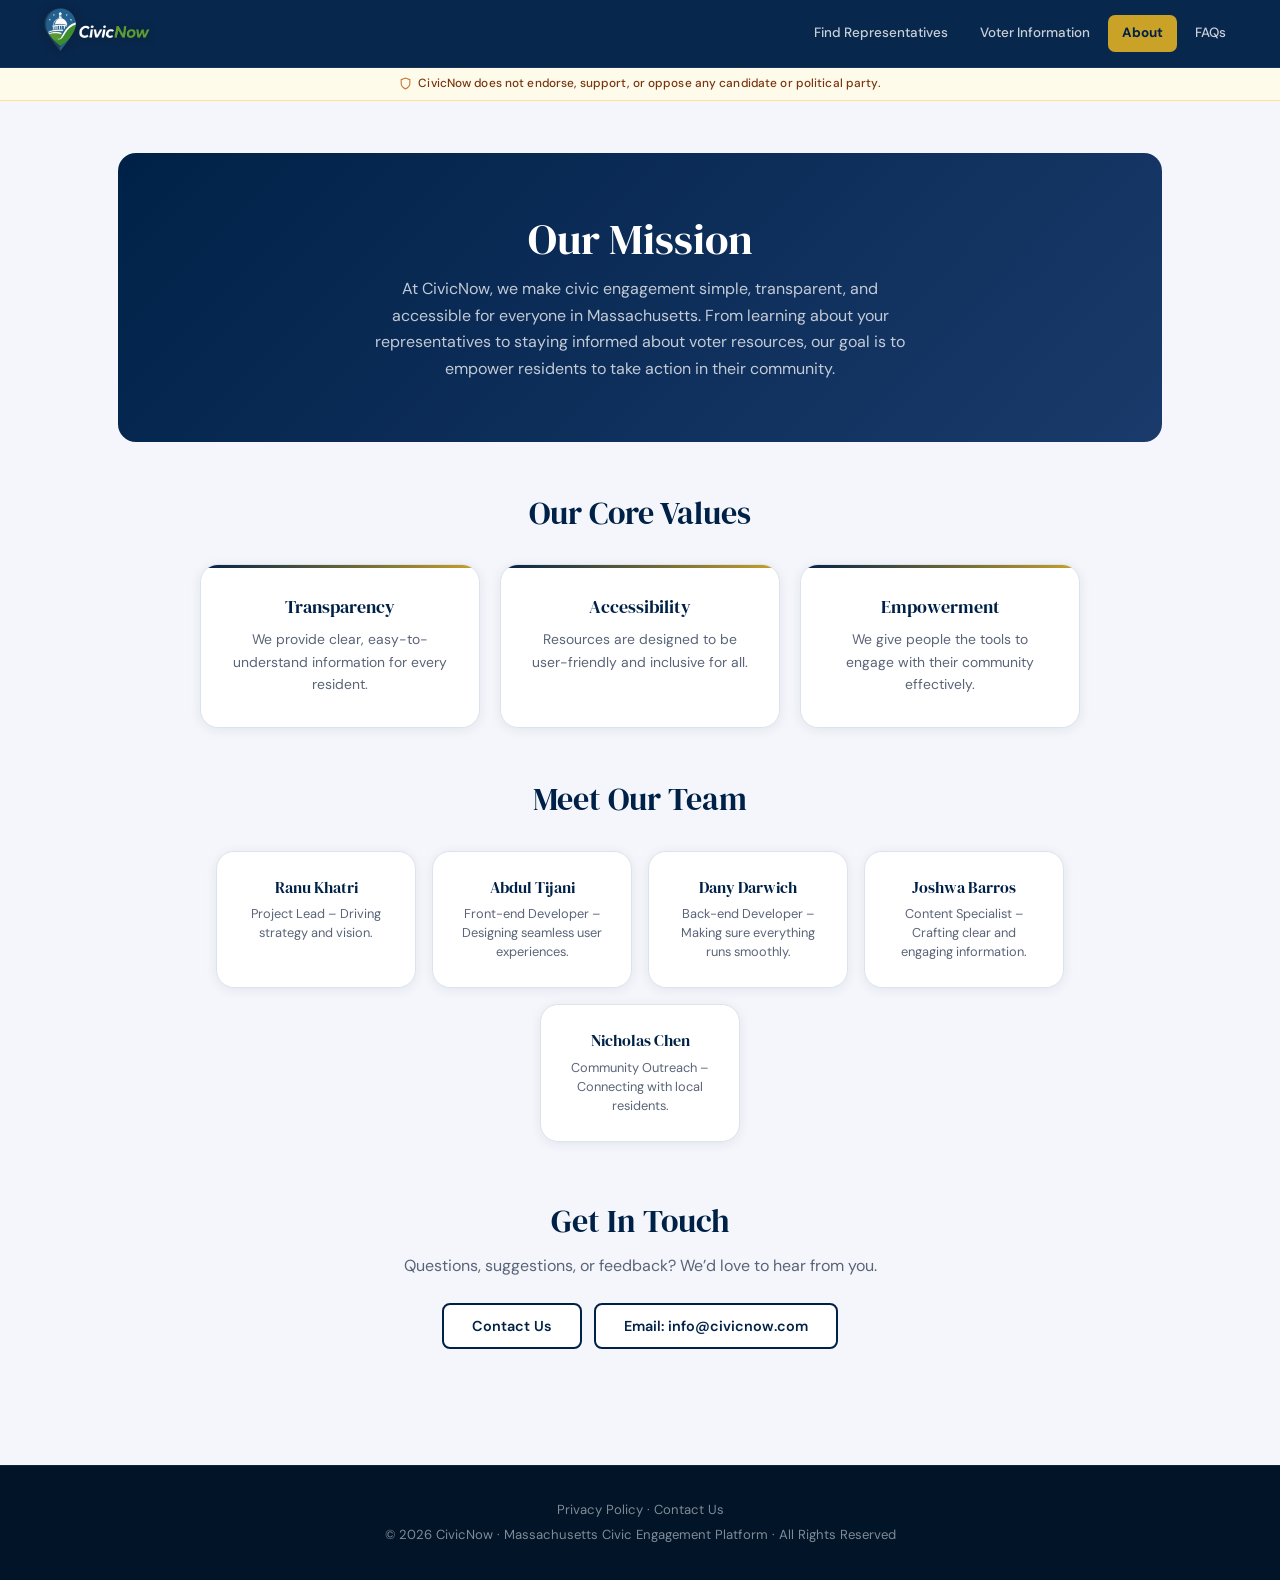
==== About.html @ e12d1ab1 "Update About.html" ====
<!DOCTYPE html>
<html lang="en">

<head>

<meta charset="UTF-8">
<meta name="viewport" content="width=device-width, initial-scale=1.0">

<title>CivicNow</title>

<link rel="preconnect" href="https://fonts.googleapis.com">
<link rel="preconnect" href="https://fonts.gstatic.com" crossorigin>

<link href="https://fonts.googleapis.com/css2?family=DM+Sans:wght@400;500;600;700&family=DM+Serif+Display&display=swap" rel="stylesheet" />

  <link rel="icon" type="image/x-icon" href="favicon.ico" />
  <link rel="icon" type="image/png" sizes="32x32" href="favicon-32.png" />
  <link rel="icon" type="image/png" sizes="16x16" href="favicon-16.png" />
  <link rel="apple-touch-icon" sizes="64x64" href="favicon-64.png" />
  <link rel="stylesheet" href="style.css">

</head>

<body>


<!-- HEADER -->

<header>

<div class="header-container">

<a href="index.html"><div class="logo"><img src="image_3cb4edda.png" alt="CivicNow" class="logo-img" /></div>
</a>

<!--Navigation-->
<nav class="main-nav">

<a href="FindReps.html">
<div class="nav-box">Find Representatives</div>
</a>

<a href="VoterInfo.html">
<div class="nav-box">Voter Information</div>
</a>

<a href="About.html" class="active">
<div class="nav-box">About</div>
</a>

<a href="FAQs.html">
<div class="nav-box">FAQs</div>
</a>
</nav>

</div>

</header>

<!-- NEUTRALITY BANNER -->
<div class="neutrality">
<svg width="13" height="13" fill="none" stroke="currentColor" stroke-width="2" viewBox="0 0 24 24">
<path d="M12 22s8-4 8-10V5l-8-3-8 3v7c0 6 8 10 8 10z"/>
</svg>
CivicNow does not endorse, support, or oppose any candidate or political party.
</div>


<!-- MAIN -->

<main class="container">

<!-- HERO SECTION -->

   <!-- Mission Section -->
  <section class="hero">
    <h1>Our Mission</h1>
    <p>At CivicNow, we make civic engagement simple, transparent, and accessible for everyone in Massachusetts. From learning about your representatives to staying informed about voter resources, our goal is to empower residents to take action in their community.</p>
  </section>

  <!-- Values Section -->
  <section class="values-section">
    <h2>Our Core Values</h2>
    <div class="values-grid">
      <div class="value-card">
        <h3>Transparency</h3>
        <p>We provide clear, easy-to-understand information for every resident.</p>
      </div>
      <div class="value-card">
        <h3>Accessibility</h3>
        <p>Resources are designed to be user-friendly and inclusive for all.</p>
      </div>
      <div class="value-card">
        <h3>Empowerment</h3>
        <p>We give people the tools to engage with their community effectively.</p>
      </div>
    </div>
  </section>

  <!-- Team Section -->
  <section class="team-section">
    <h2>Meet Our Team</h2>
    <div class="team-grid">
      <div class="team-member">
        <h3>Ranu Khatri</h3>
        <p>Project Lead – Driving strategy and vision.</p>
      </div>
      <div class="team-member">
        <h3>Abdul Tijani</h3>
        <p>Front-end Developer – Designing seamless user experiences.</p>
      </div>
      <div class="team-member">
        <h3>Dany Darwich</h3>
        <p>Back-end Developer – Making sure everything runs smoothly.</p>
      </div>
      <div class="team-member">
        <h3>Joshwa Barros</h3>
        <p>Content Specialist – Crafting clear and engaging information.</p>
      </div>
      <div class="team-member">
        <h3>Nicholas Chen</h3>
        <p>Community Outreach – Connecting with local residents.</p>
      </div>
    </div>
  </section>

  <!-- Contact Section -->
  <section class="contact-section">
    <h2>Get In Touch</h2>
    <p>Questions, suggestions, or feedback? We’d love to hear from you.</p>
    <div class="contact-buttons"> <button class="contact-btn">Contact Us</button> <button class="contact-btn" onclick="window.location.href='mailto:info@civicnow.com'">Email: info@civicnow.com</button> </div> </section>

</main>

<!-- FOOTER -->

<footer>
  <p><a href="#">Privacy Policy</a> · <a href="mailto:info@civicnow.com">Contact Us</a></p>
  <p>© 2026 CivicNow · Massachusetts Civic Engagement Platform · All Rights Reserved</p>
</footer>

<!-- BACK TO TOP -->
<button class="back-to-top" id="backToTop" onclick="window.scrollTo({top:0,behavior:'smooth'})" aria-label="Back to top">
  <svg width="18" height="18" viewBox="0 0 24 24" fill="none" stroke="currentColor" stroke-width="2.5"><polyline points="18 15 12 9 6 15"/></svg>
</button>
<script>
window.addEventListener('scroll', function() {
  var b = document.getElementById('backToTop');
  if (b) b.classList.toggle('back-to-top--visible', window.scrollY > 400);
});
</script>

</body>
</html>
---- style.css ----
/* ══════════════════════════════════════════
   CIVICNOW GLOBAL STYLESHEET v2
   Font: DM Serif Display (headings) + DM Sans (body)
   Palette: Navy #002147 · Green #3a7d44 · Gold #C9A227
══════════════════════════════════════════ */

@import url('https://fonts.googleapis.com/css2?family=DM+Sans:ital,opsz,wght@0,9..40,400;0,9..40,500;0,9..40,600;0,9..40,700;1,9..40,400&family=DM+Serif+Display:ital@0;1&display=swap');

:root {
  --navy:       #002147;
  --navy-mid:   #0a3260;
  --navy-lt:    #0d4080;
  --green:      #3a7d44;
  --green-lt:   #4e9e5a;
  --gold:       #C9A227;
  --gold-lt:    #e8c23a;
  --gold-dim:   rgba(201,162,39,.15);
  --bg:         #f4f6fb;
  --bg-alt:     #eef1f7;
  --white:      #ffffff;
  --border:     #dde3ed;
  --border-lt:  #eceff6;
  --muted:      #5a6478;
  --text:       #1a1a2e;
  --radius:     12px;
  --radius-lg:  18px;
  --shadow:     0 2px 12px rgba(0,33,71,.08);
  --shadow-md:  0 4px 20px rgba(0,33,71,.12);
  --shadow-lg:  0 8px 36px rgba(0,33,71,.18);
}

/* ── Reset ── */
*, *::before, *::after { box-sizing: border-box; margin: 0; padding: 0; }
html { scroll-behavior: smooth; }

body {
  font-family: 'DM Sans', system-ui, sans-serif;
  background: var(--bg);
  color: var(--text);
  line-height: 1.65;
  -webkit-font-smoothing: antialiased;
  -moz-osx-font-smoothing: grayscale;
}

h1, h2, h3, h4 {
  font-family: 'DM Serif Display', Georgia, serif;
  font-weight: 400;
  line-height: 1.2;
  color: var(--navy);
}

a { text-decoration: none; color: inherit; }
img { display: block; max-width: 100%; }
button { font-family: inherit; cursor: pointer; }

/* ══════════════════════════════════════════
   HEADER
══════════════════════════════════════════ */
header {
  background: var(--navy);
  padding: 0 32px;
  height: 68px;
  display: flex;
  align-items: center;
  border-bottom: 1px solid rgba(255,255,255,.07);
}

.header-container {
  display: flex;
  justify-content: space-between;
  align-items: center;
  max-width: 1200px;
  width: 100%;
  margin: auto;
  gap: 16px;
}

.logo { display: flex; align-items: center; flex-shrink: 0; }

.logo-img {
  height: 60px;
  width: auto;
  transition: opacity .2s, transform .2s;
  filter: drop-shadow(0 1px 4px rgba(0,0,0,.25));
}

.logo-img:hover { opacity: .9; transform: scale(1.02); }

.main-nav {
  display: flex;
  gap: 4px;
  align-items: center;
  flex-wrap: nowrap;
}

.main-nav a { text-decoration: none; flex-shrink: 0; }

.nav-box {
  padding: 7px 14px;
  border-radius: 7px;
  color: rgba(255,255,255,.78);
  font-size: 0.84rem;
  font-weight: 500;
  transition: background .16s, color .16s;
  white-space: nowrap;
}

.nav-box:hover {
  background: rgba(255,255,255,.1);
  color: #fff;
}

.main-nav a.active .nav-box {
  background: var(--gold);
  color: var(--navy);
  font-weight: 700;
}

@media (min-width: 769px) {
  header {
    position: fixed;
    top: 0; left: 0; right: 0;
    z-index: 1000;
    backdrop-filter: blur(10px);
    -webkit-backdrop-filter: blur(10px);
    background: rgba(0,33,71,.97);
  }
  body { padding-top: 68px; }
}

@media (max-width: 768px) {
  header { height: auto; padding: 10px 14px; }
  .logo-img { height: 36px; }
  .main-nav { gap: 2px; flex-wrap: wrap; justify-content: flex-end; }
  .nav-box { padding: 5px 9px; font-size: 0.73rem; }
}

/* ══════════════════════════════════════════
   NEUTRALITY BANNER
══════════════════════════════════════════ */
.neutrality {
  background: #fffbeb;
  border-bottom: 1px solid #fde68a;
  color: #78350f;
  font-size: 0.74rem;
  font-weight: 500;
  padding: 6px 24px;
  display: flex;
  align-items: center;
  justify-content: center;
  gap: 6px;
  text-align: center;
  letter-spacing: .01em;
}

.neutrality svg { flex-shrink: 0; color: #b45309; opacity: .8; }

@media (max-width: 600px) {
  .neutrality { padding: 6px 12px; font-size: 0.68rem; }
}

/* ══════════════════════════════════════════
   CONTAINER
══════════════════════════════════════════ */
.container {
  max-width: 1100px;
  margin: auto;
  padding: 28px 16px;
}

@media (min-width: 540px)  { .container { padding: 36px 24px; } }
@media (min-width: 769px)  { .container { padding: 52px 28px; } }

/* ══════════════════════════════════════════
   HOMEPAGE HERO
══════════════════════════════════════════ */
.home-hero {
  background: url('mass.jpeg') center top / cover no-repeat;
  position: relative;
  overflow: hidden;
  padding: 88px 28px 68px;
}

/* Dark gradient overlay — heavy at top for text legibility, lightens toward bottom */
.home-hero::before {
  content: '';
  position: absolute;
  inset: 0;
  background:
    linear-gradient(
      160deg,
      rgba(0,21,48,.90) 0%,
      rgba(0,33,71,.84) 38%,
      rgba(0,33,71,.68) 68%,
      rgba(0,20,50,.75) 100%
    ),
    radial-gradient(ellipse 600px 400px at 85% 15%, rgba(201,162,39,.11) 0%, transparent 55%);
  pointer-events: none;
}

/* Subtle grid texture */
.home-hero::after {
  content: '';
  position: absolute;
  inset: 0;
  background-image:
    linear-gradient(rgba(255,255,255,.025) 1px, transparent 1px),
    linear-gradient(90deg, rgba(255,255,255,.025) 1px, transparent 1px);
  background-size: 48px 48px;
  pointer-events: none;
}

.home-hero-inner {
  max-width: 1100px;
  margin: auto;
  position: relative;
  z-index: 1;
}

.home-hero-eyebrow {
  display: inline-flex;
  align-items: center;
  gap: 8px;
  font-size: 0.72rem;
  font-weight: 700;
  letter-spacing: .16em;
  text-transform: uppercase;
  color: var(--gold);
  margin-bottom: 20px;
  padding: 5px 14px;
  border: 1px solid rgba(201,162,39,.3);
  border-radius: 20px;
  background: rgba(201,162,39,.08);
}

.home-hero-title {
  font-family: 'DM Serif Display', Georgia, serif;
  font-size: clamp(2.4rem, 5.5vw, 3.8rem);
  color: #fff;
  line-height: 1.08;
  margin-bottom: 22px;
  font-weight: 400;
  letter-spacing: -.01em;
}

.home-hero-accent { color: var(--gold); font-style: italic; }

.home-hero-sub {
  font-size: clamp(1rem, 1.8vw, 1.1rem);
  color: rgba(255,255,255,.7);
  max-width: 500px;
  margin-bottom: 40px;
  line-height: 1.7;
}

.home-search-wrap { max-width: 580px; }

.home-search-inner {
  display: flex;
  background: #fff;
  border-radius: 11px;
  overflow: hidden;
  box-shadow: 0 12px 40px rgba(0,0,0,.28), 0 0 0 1px rgba(255,255,255,.08);
  position: relative;
}

.home-search-icon {
  position: absolute;
  left: 16px;
  top: 50%;
  transform: translateY(-50%);
  color: var(--muted);
  pointer-events: none;
}

.home-search-inner input {
  flex: 1;
  border: none;
  padding: 15px 15px 15px 46px;
  font-size: 1rem;
  font-family: 'DM Sans', sans-serif;
  color: var(--text);
  outline: none;
  background: transparent;
  min-width: 0;
}

.home-search-inner button {
  padding: 15px 26px;
  background: var(--gold);
  color: var(--navy);
  border: none;
  font-family: 'DM Sans', sans-serif;
  font-size: 0.92rem;
  font-weight: 700;
  cursor: pointer;
  white-space: nowrap;
  transition: background .16s;
  flex-shrink: 0;
}

.home-search-inner button:hover { background: var(--gold-lt); }

.home-search-hint {
  font-size: 0.73rem;
  color: rgba(255,255,255,.4);
  margin-top: 10px;
}

.home-hero-stats {
  display: flex;
  gap: 0;
  margin-top: 60px;
  padding-top: 36px;
  border-top: 1px solid rgba(255,255,255,.1);
  flex-wrap: wrap;
}

.home-stat {
  padding: 0 36px 0 0;
  border-right: 1px solid rgba(255,255,255,.1);
  margin-right: 36px;
}

.home-stat:last-child { border-right: none; margin-right: 0; }

.home-stat-num {
  font-family: 'DM Serif Display', Georgia, serif;
  font-size: 2.5rem;
  color: var(--gold);
  line-height: 1;
  margin-bottom: 5px;
}

.home-stat-label {
  font-size: 0.76rem;
  color: rgba(255,255,255,.5);
  font-weight: 500;
}

@media (max-width: 600px) {
  .home-hero { padding: 52px 16px 44px; }
  .home-hero-text { text-align: center; }
  .home-hero-eyebrow { margin-left: auto; margin-right: auto; }
  .home-hero-sub { margin-left: auto; margin-right: auto; }
  .home-search-wrap { margin-left: auto; margin-right: auto; }
  .home-stat { padding: 8px 16px 8px 0; border-right: none; margin-right: 0; border-bottom: 1px solid rgba(255,255,255,.08); width: 50%; }
  .home-stat-num { font-size: 2rem; }
  .home-search-inner { flex-wrap: wrap; }
  .home-search-inner button { width: 100%; padding: 13px; }
}

/* ══════════════════════════════════════════
   HOW IT WORKS
══════════════════════════════════════════ */
.how-section { padding: 0 0 56px; }
.how-header { margin-bottom: 36px; }
.how-header-center { text-align: center; }

.how-eyebrow {
  display: inline-block;
  font-size: 0.7rem;
  font-weight: 700;
  letter-spacing: .14em;
  text-transform: uppercase;
  color: var(--green);
  margin-bottom: 10px;
}

.how-header h2 { font-size: clamp(1.55rem, 3vw, 2.1rem); color: var(--navy); }

.how-grid {
  display: grid;
  grid-template-columns: repeat(auto-fill, minmax(290px, 1fr));
  gap: 20px;
}

.how-card {
  background: var(--white);
  border: 1px solid var(--border);
  border-radius: var(--radius-lg);
  overflow: hidden;
  box-shadow: var(--shadow);
  transition: transform .22s, box-shadow .22s;
  position: relative;
}

.how-card:hover { transform: translateY(-5px); box-shadow: var(--shadow-lg); }

.how-num {
  font-family: 'DM Serif Display', Georgia, serif;
  font-size: 4rem;
  color: var(--navy);
  opacity: .06;
  position: absolute;
  top: 8px; right: 16px;
  line-height: 1;
  pointer-events: none;
  user-select: none;
}

.how-icon-wrap {
  width: 100%;
  height: 248px;
  overflow: hidden;
  background: var(--bg-alt);
}

.how-icon-wrap img {
  width: 100%;
  height: 100%;
  object-fit: cover;
  transition: transform .35s ease;
}

.how-card:hover .how-icon-wrap img { transform: scale(1.05); }

.how-card-text { padding: 20px 22px 24px; }

.how-card h3 { font-size: 1.05rem; color: var(--navy); margin-bottom: 7px; }

.how-card p { font-size: 0.87rem; color: var(--muted); line-height: 1.6; margin: 0; }

/* ══════════════════════════════════════════
   LEVELS SECTION
══════════════════════════════════════════ */
.levels-section { padding: 0 0 56px; }

.levels-grid {
  display: grid;
  grid-template-columns: repeat(auto-fill, minmax(230px, 1fr));
  gap: 14px;
}

.level-card {
  border-radius: var(--radius);
  padding: 24px 22px 22px;
  background: var(--white);
  border: 1px solid var(--border);
  box-shadow: var(--shadow);
  transition: transform .2s, box-shadow .2s;
  position: relative;
  overflow: hidden;
}

.level-card::before {
  content: '';
  position: absolute;
  top: 0; left: 0; right: 0;
  height: 3px;
}

.level-card:hover { transform: translateY(-4px); box-shadow: var(--shadow-md); }
.level-card-icon { font-size: 1.7rem; margin-bottom: 14px; line-height: 1; }
.level-card h3 { font-size: 1rem; margin-bottom: 8px; }
.level-card p { font-size: 0.83rem; color: var(--muted); line-height: 1.58; margin: 0; }

.level-card--local::before   { background: linear-gradient(90deg, #b94a1d, #e0773b); }
.level-card--state::before   { background: linear-gradient(90deg, #2a8c5e, #43b58a); }
.level-card--statewide::before { background: linear-gradient(90deg, #4a306d, #7b52a8); }
.level-card--federal::before { background: linear-gradient(90deg, #1a5bac, #3b87d8); }

/* ══════════════════════════════════════════
   CTA BANNER
══════════════════════════════════════════ */
.cta-banner {
  background: linear-gradient(135deg, var(--navy) 0%, #0d3a70 60%, #1a5090 100%);
  border-radius: var(--radius-lg);
  padding: 52px 44px;
  position: relative;
  overflow: hidden;
}

.cta-banner::before {
  content: '';
  position: absolute;
  top: -80px; right: -80px;
  width: 320px; height: 320px;
  border-radius: 50%;
  background: radial-gradient(circle, rgba(201,162,39,.12), transparent 65%);
  pointer-events: none;
}

.cta-banner-inner {
  display: flex;
  align-items: center;
  justify-content: space-between;
  gap: 28px;
  flex-wrap: wrap;
  position: relative;
  z-index: 1;
}

.cta-text h2 { color: #fff; font-size: clamp(1.3rem, 2.5vw, 1.75rem); margin-bottom: 6px; }
.cta-text p { color: rgba(255,255,255,.6); font-size: 0.9rem; margin: 0; }

.cta-btn {
  display: inline-flex;
  align-items: center;
  gap: 8px;
  padding: 14px 32px;
  background: var(--gold);
  color: var(--navy);
  border-radius: 9px;
  font-size: 0.95rem;
  font-weight: 700;
  white-space: nowrap;
  transition: background .18s, transform .16s;
  flex-shrink: 0;
}

.cta-btn:hover { background: var(--gold-lt); transform: translateY(-2px); }

@media (max-width: 600px) {
  .cta-banner { padding: 36px 22px; }
  .cta-btn { width: 100%; justify-content: center; }
}

/* ══════════════════════════════════════════
   INNER PAGE HERO
══════════════════════════════════════════ */
.hero {
  background: linear-gradient(135deg, var(--navy) 0%, #1a3a6b 100%);
  padding: 60px 36px;
  text-align: center;
  border-radius: var(--radius-lg);
  margin-bottom: 44px;
  position: relative;
  overflow: hidden;
}

.hero::before {
  content: '';
  position: absolute;
  inset: 0;
  background: url('mass.jpeg') center/cover no-repeat;
  opacity: .14;
  border-radius: var(--radius-lg);
}

.hero h1 {
  color: #fff;
  font-size: clamp(1.9rem, 4vw, 2.7rem);
  position: relative;
  z-index: 1;
  margin-bottom: 12px;
}

.hero p {
  color: rgba(255,255,255,.75);
  font-size: 1rem;
  position: relative;
  z-index: 1;
  max-width: 540px;
  margin: 0 auto;
  line-height: 1.65;
}

/* ══════════════════════════════════════════
   LEGACY SEARCH BOX (index.html fallback)
══════════════════════════════════════════ */
.search-box { margin-top: 22px; position: relative; z-index: 1; }

.search-box input {
  padding: 12px 16px;
  width: 260px;
  border: 1px solid #ccc;
  border-radius: 8px;
  font-size: 1rem;
  font-family: 'DM Sans', sans-serif;
  outline: none;
}

.search-box button {
  padding: 12px 20px;
  border: none;
  background: var(--gold);
  color: var(--navy);
  border-radius: 8px;
  font-family: 'DM Sans', sans-serif;
  font-weight: 700;
  margin-left: 8px;
  transition: background .18s;
}

.search-box button:hover { background: var(--gold-lt); }

@media (max-width: 600px) {
  .search-box { display: flex; flex-direction: column; align-items: center; gap: 8px; }
  .search-box input { width: 100%; margin: 0; }
  .search-box button { width: 100%; margin: 0; }
}

/* ══════════════════════════════════════════
   INFO SECTION (legacy cards)
══════════════════════════════════════════ */
.info-section { margin-top: 48px; }
.info-section h2 { text-align: center; margin-bottom: 32px; font-size: 1.9rem; }

.info-grid {
  display: flex;
  gap: 20px;
  justify-content: center;
  flex-wrap: wrap;
}

.info-box {
  background: var(--white);
  padding: 28px 22px;
  border-radius: var(--radius-lg);
  text-align: center;
  flex: 1;
  min-width: 220px;
  max-width: 320px;
  border: 1px solid var(--border);
  box-shadow: var(--shadow);
  display: flex;
  flex-direction: column;
  align-items: center;
  gap: 14px;
  transition: transform .2s, box-shadow .2s;
}

.info-box:hover { transform: translateY(-4px); box-shadow: var(--shadow-lg); }
.info-box img { width: 100%; max-width: 180px; height: 130px; object-fit: cover; border-radius: 8px; }
.info-box h3 { font-size: 1.6rem; color: var(--gold); margin: 0; }
.info-box p { font-size: 0.88rem; color: var(--muted); margin: 0; }

/* ══════════════════════════════════════════
   FEATURE SECTION
══════════════════════════════════════════ */
.feature { margin-top: 44px; }

.feature-box {
  background: linear-gradient(135deg, var(--navy) 0%, #0d3572 100%);
  color: white;
  padding: 52px 44px;
  border-radius: var(--radius-lg);
  text-align: center;
  position: relative;
  overflow: hidden;
}

.feature-box::before {
  content: '';
  position: absolute;
  top: -60px; right: -60px;
  width: 260px; height: 260px;
  border-radius: 50%;
  background: radial-gradient(circle, rgba(201,162,39,.14), transparent 70%);
  pointer-events: none;
}

.feature-box h2 { color: #fff; font-size: clamp(1.4rem, 2.5vw, 2rem); margin-bottom: 14px; position: relative; }
.feature-box p { color: rgba(255,255,255,.7); max-width: 520px; margin: 0 auto; font-size: 0.95rem; line-height: 1.65; position: relative; }

/* ══════════════════════════════════════════
   FOOTER
══════════════════════════════════════════ */
.site-footer {
  background: #011428;
  color: rgba(255,255,255,.65);
  margin-top: 80px;
}

.footer-inner {
  max-width: 1100px;
  margin: auto;
  padding: 60px 28px 44px;
  display: grid;
  grid-template-columns: 1.1fr 2fr;
  gap: 56px;
  border-bottom: 1px solid rgba(255,255,255,.07);
}

.footer-brand p {
  font-size: 0.84rem;
  line-height: 1.7;
  color: rgba(255,255,255,.45);
  margin-top: 16px;
  max-width: 240px;
}

.footer-logo { height: 42px; width: auto; opacity: .88; filter: brightness(1.08); }

.footer-links {
  display: grid;
  grid-template-columns: repeat(3, 1fr);
  gap: 24px;
}

.footer-col h4 {
  font-family: 'DM Sans', sans-serif;
  font-size: 0.68rem;
  font-weight: 700;
  letter-spacing: .12em;
  text-transform: uppercase;
  color: var(--gold);
  margin-bottom: 16px;
}

.footer-col a {
  display: block;
  font-size: 0.84rem;
  color: rgba(255,255,255,.5);
  margin-bottom: 9px;
  transition: color .15s;
}

.footer-col a:hover { color: rgba(255,255,255,.9); }

.footer-bottom {
  max-width: 1100px;
  margin: auto;
  padding: 18px 28px;
  display: flex;
  justify-content: space-between;
  align-items: center;
  flex-wrap: wrap;
  gap: 8px;
  font-size: 0.74rem;
  color: rgba(255,255,255,.3);
}

.footer-bottom a { color: rgba(255,255,255,.4); transition: color .15s; }
.footer-bottom a:hover { color: rgba(255,255,255,.75); }

footer:not(.site-footer) {
  background: #011428;
  color: rgba(255,255,255,.5);
  text-align: center;
  padding: 32px 20px;
  margin-top: 64px;
  font-size: 0.82rem;
  line-height: 1.9;
  border-top: 1px solid rgba(255,255,255,.06);
}

footer:not(.site-footer) a { color: rgba(255,255,255,.5); }
footer:not(.site-footer) a:hover { color: #fff; }

@media (max-width: 768px) {
  .footer-inner { grid-template-columns: 1fr; gap: 36px; padding: 44px 18px 32px; }
  .footer-links { grid-template-columns: repeat(2, 1fr); gap: 20px; }
  .footer-bottom { flex-direction: column; text-align: center; }
}

/* ══════════════════════════════════════════
   ABOUT PAGE
══════════════════════════════════════════ */
.values-section { text-align: center; margin-top: 52px; }
.values-section h2 { font-size: 2rem; margin-bottom: 32px; }

.values-grid {
  display: flex;
  gap: 20px;
  justify-content: center;
  flex-wrap: wrap;
}

.value-card {
  background: var(--white);
  border: 1px solid var(--border);
  border-radius: var(--radius-lg);
  padding: 32px 26px;
  flex: 1;
  min-width: 200px;
  max-width: 280px;
  box-shadow: var(--shadow);
  transition: transform .2s, box-shadow .2s;
  position: relative;
  overflow: hidden;
}

.value-card::before {
  content: '';
  position: absolute;
  top: 0; left: 0; right: 0;
  height: 3px;
  background: linear-gradient(90deg, var(--navy), var(--gold));
}

.value-card:hover { transform: translateY(-4px); box-shadow: var(--shadow-md); }
.value-card h3 { font-size: 1.1rem; color: var(--navy); margin-bottom: 10px; }
.value-card p { font-size: 0.87rem; color: var(--muted); margin: 0; line-height: 1.6; }

.team-section { text-align: center; margin-top: 52px; }
.team-section h2 { font-size: 2rem; margin-bottom: 32px; }

.team-grid {
  display: flex;
  gap: 16px;
  justify-content: center;
  flex-wrap: wrap;
}

.team-member {
  background: var(--white);
  border: 1px solid var(--border);
  padding: 26px 20px;
  border-radius: var(--radius-lg);
  min-width: 160px;
  max-width: 200px;
  box-shadow: var(--shadow);
  transition: transform .2s, box-shadow .2s;
  text-align: center;
}

.team-member:hover { transform: translateY(-4px); box-shadow: var(--shadow-md); }
.team-member h3 { font-size: 1rem; color: var(--navy); margin-bottom: 7px; }
.team-member p { font-size: 0.8rem; color: var(--muted); margin: 0; line-height: 1.5; }

.contact-section { text-align: center; margin-top: 60px; }
.contact-section h2 { font-size: 2rem; margin-bottom: 12px; }
.contact-section > p { color: var(--muted); margin-bottom: 24px; }

.contact-buttons { display: flex; gap: 12px; justify-content: center; flex-wrap: wrap; }

.contact-btn {
  padding: 12px 28px;
  border: 2px solid var(--navy);
  background: var(--white);
  color: var(--navy);
  border-radius: 8px;
  font-family: 'DM Sans', sans-serif;
  font-size: 0.9rem;
  font-weight: 600;
  cursor: pointer;
  transition: all .2s;
}

.contact-btn:hover {
  background: var(--gold);
  border-color: var(--gold);
  color: var(--navy);
  transform: translateY(-2px);
}

@media (max-width: 600px) { .contact-btn { width: 100%; } }

/* ══════════════════════════════════════════
   FAQs PAGE
══════════════════════════════════════════ */
.faq-wrapper {
  display: grid;
  grid-template-columns: 220px 1fr;
  gap: 44px;
  max-width: 1100px;
  margin: auto;
  padding: 52px 24px;
}

.faq-sidebar {
  position: sticky;
  top: 110px;
  height: fit-content;
  background: var(--white);
  border: 1px solid var(--border);
  border-radius: var(--radius);
  padding: 20px 16px;
  box-shadow: var(--shadow);
}

.faq-sidebar h3 {
  font-family: 'DM Sans', sans-serif;
  font-size: 0.68rem;
  font-weight: 700;
  letter-spacing: .1em;
  text-transform: uppercase;
  color: var(--muted);
  margin-bottom: 14px;
  padding-bottom: 10px;
  border-bottom: 1px solid var(--border);
}

.faq-sidebar ul { list-style: none; padding: 0; margin: 0; }
.faq-sidebar li { margin-bottom: 4px; }

.faq-sidebar a {
  text-decoration: none;
  color: var(--muted);
  font-size: 0.86rem;
  font-weight: 500;
  display: block;
  padding: 6px 10px;
  border-radius: 6px;
  transition: all .15s;
}

.faq-sidebar a:hover { background: rgba(0,33,71,.06); color: var(--navy); }

.faq-content h1 { font-size: 2.2rem; margin-bottom: 10px; }
.faq-intro { margin-bottom: 28px; color: var(--muted); font-size: 0.95rem; line-height: 1.65; }

.faq-search {
  width: 100%;
  max-width: 420px;
  padding: 11px 16px;
  margin-bottom: 36px;
  border: 1px solid var(--border);
  border-radius: 8px;
  font-family: 'DM Sans', sans-serif;
  font-size: 1rem;
  outline: none;
  transition: border-color .2s, box-shadow .2s;
  background: var(--white);
}

.faq-search:focus { border-color: #1a5bac; box-shadow: 0 0 0 3px rgba(26,91,172,.1); }

.faq-category {
  margin-top: 44px;
  margin-bottom: 18px;
  font-size: 1.25rem;
  color: var(--navy);
  padding-bottom: 9px;
  border-bottom: 2px solid var(--gold);
  display: inline-block;
}

.faq-item {
  margin-bottom: 4px;
  border-radius: 8px;
  border: 1px solid transparent;
  transition: border-color .15s, box-shadow .15s;
}

.faq-item[open] { border-color: var(--border); background: var(--white); box-shadow: var(--shadow); }

.faq-content a { color: #1a5bac; text-decoration: underline; }
.faq-content a:hover { color: #0d3572; }

summary {
  list-style: none;
  cursor: pointer;
  font-weight: 600;
  font-size: 0.98rem;
  padding: 13px 16px;
  position: relative;
  font-family: 'DM Sans', sans-serif;
  color: var(--navy);
  transition: color .15s;
  border-radius: 8px;
  user-select: none;
}

summary:hover { color: #1a5bac; }
summary::marker { display: none; }
summary::-webkit-details-marker { display: none; }

summary::after {
  content: "+";
  position: absolute;
  right: 14px;
  top: 50%;
  transform: translateY(-50%);
  font-size: 1.2rem;
  color: var(--gold);
  line-height: 1;
  font-weight: 400;
  font-family: 'DM Serif Display', serif;
}

details[open] summary::after { content: "−"; }

.faq-item p { padding: 0 16px 14px; margin: 0; line-height: 1.68; font-size: 0.91rem; color: #444; }
.faq-item ul { padding: 0 16px 14px 32px; line-height: 1.68; font-size: 0.91rem; }

.faq-contact {
  margin-top: 60px;
  text-align: center;
  padding: 40px 32px;
  background: var(--white);
  border-radius: var(--radius-lg);
  border: 1px solid var(--border);
  box-shadow: var(--shadow);
}

.faq-contact h2 { margin-bottom: 10px; }
.faq-contact p { color: var(--muted); font-size: 0.9rem; line-height: 1.6; }
.faq-contact a { color: #1a5bac; text-decoration: underline; }

@media (max-width: 768px) {
  .faq-wrapper { grid-template-columns: 1fr; padding: 28px 16px; gap: 28px; }
  .faq-sidebar { position: static; }
}

/* ══════════════════════════════════════════
   SCROLL REVEAL
══════════════════════════════════════════ */
.reveal {
  opacity: 0;
  transform: translateY(24px);
  transition: opacity .5s ease, transform .5s ease;
}

.reveal.active { opacity: 1; transform: translateY(0); }

/* ══════════════════════════════════════════
   BACK TO TOP
══════════════════════════════════════════ */
.back-to-top {
  position: fixed;
  bottom: 28px;
  right: 24px;
  width: 44px;
  height: 44px;
  border-radius: 50%;
  background: var(--navy);
  color: #fff;
  border: none;
  cursor: pointer;
  display: flex;
  align-items: center;
  justify-content: center;
  box-shadow: 0 4px 16px rgba(0,33,71,.35);
  opacity: 0;
  transform: translateY(10px);
  transition: opacity .25s, transform .25s, background .18s;
  pointer-events: none;
  z-index: 1000;
  touch-action: manipulation;
  -webkit-tap-highlight-color: transparent;
}

.back-to-top--visible { opacity: 1; transform: translateY(0); pointer-events: auto; }
.back-to-top:hover { background: var(--gold); color: var(--navy); }
.back-to-top:active { transform: scale(.92); }

@media (max-width: 480px) {
  .back-to-top { bottom: 18px; right: 14px; width: 40px; height: 40px; }
}

/* ══════════════════════════════════════════
   FINDREPCSS TOKENS
══════════════════════════════════════════ */
:root {
  --fr-federal:   #1a5bac;
  --fr-state:     #2a8c5e;
  --fr-local:     #b94a1d;
  --fr-navy:      #002147;
  --fr-gold:      #C9A227;
  --fr-border:    #dde3ed;
  --fr-bg:        #f4f6fb;
  --fr-white:     #ffffff;
  --fr-muted:     #5a6478;
  --fr-radius:    12px;
  --fr-shadow:    0 2px 12px rgba(0,33,71,.08);
  --fr-shadow-lg: 0 8px 28px rgba(0,33,71,.16);
}
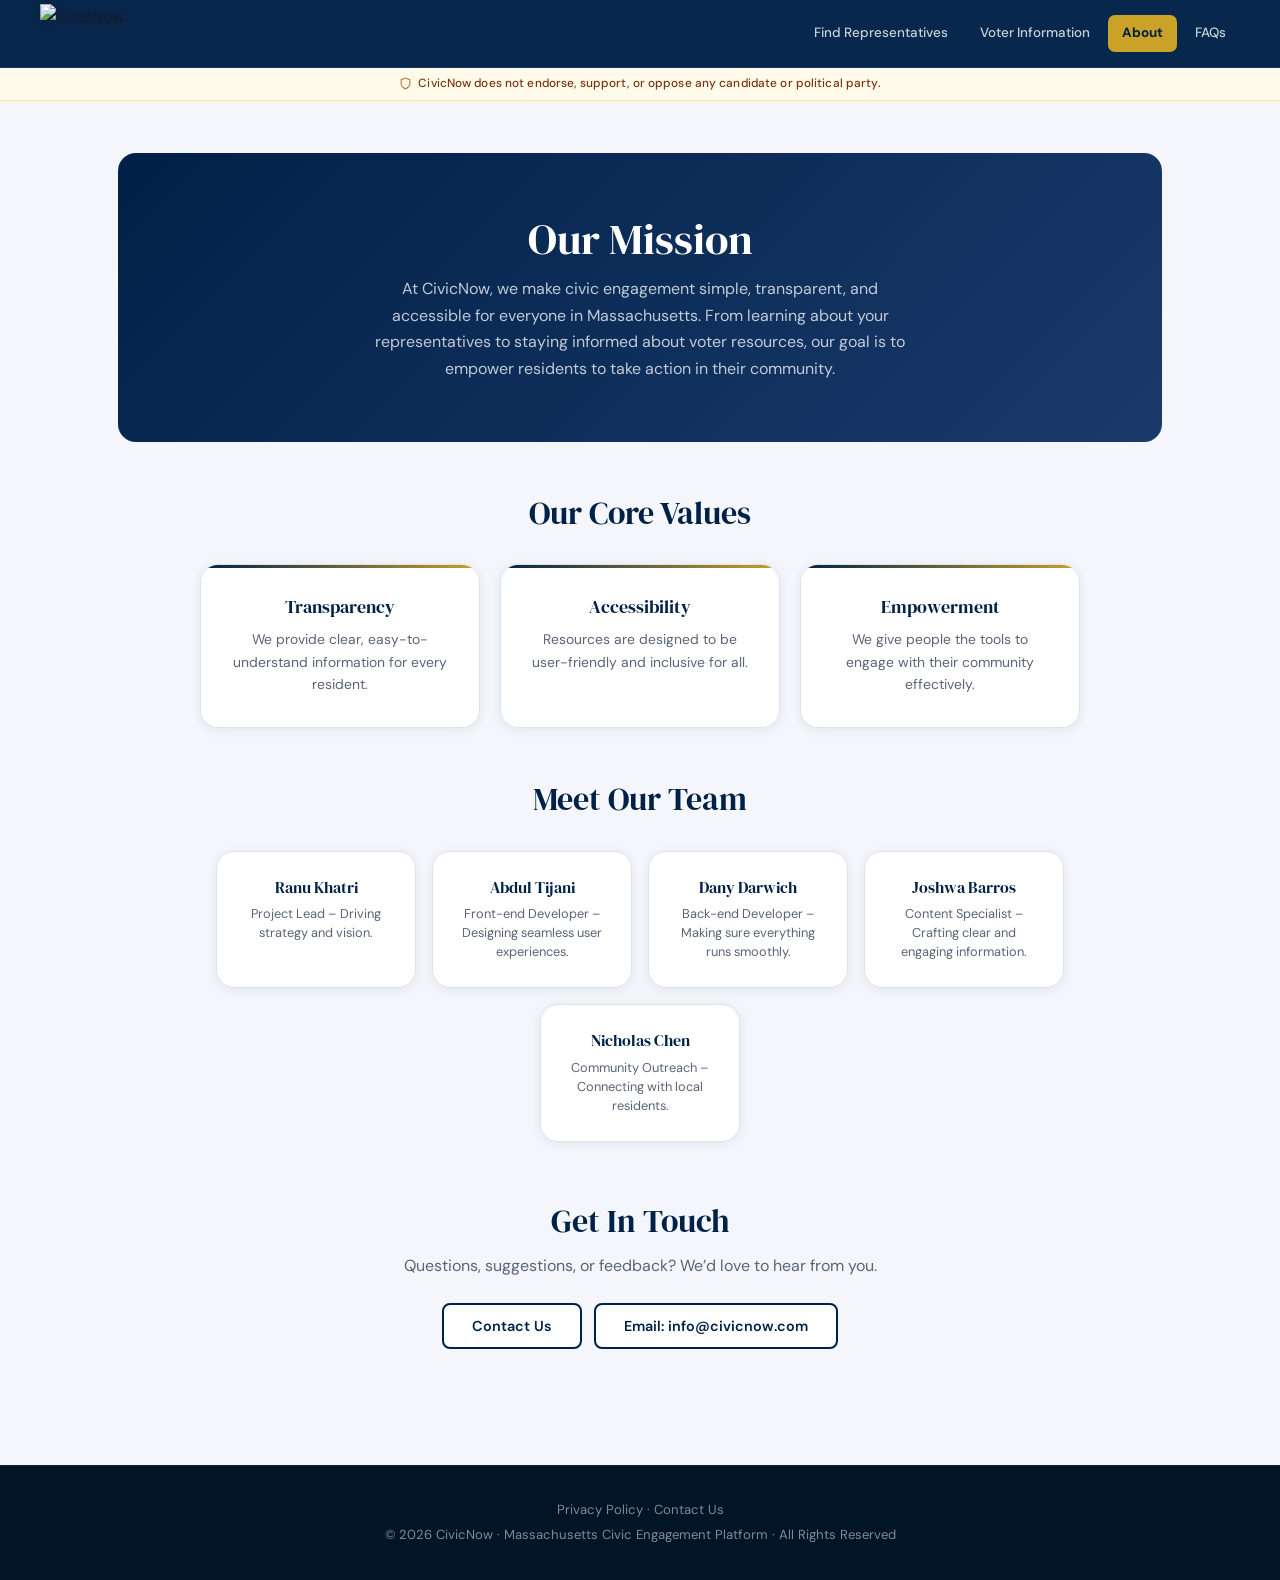
==== commit 26fd4bf7: "Update About.html" ====
--- a/About.html
+++ b/About.html
@@ -30,7 +30,7 @@
 
 <div class="header-container">
 
-<a href="index.html"><div class="logo"><img src="image_3cb4edda.png" alt="CivicNow" class="logo-img" /></div>
+<a href="index.html"><div class="logo"><img src="wavcon.png" alt="CivicNow" class="logo-img" /></div>
 </a>
 
 <!--Navigation-->
@@ -135,7 +135,7 @@
 <!-- FOOTER -->
 
 <footer>
-  <p><a href="#">Privacy Policy</a> · <a href="mailto:info@civicnow.com">Contact Us</a></p>
+  <p><a href="PrivacyPolicy.html">Privacy Policy</a> · <a href="mailto:info@civicnow.com">Contact Us</a></p>
   <p>© 2026 CivicNow · Massachusetts Civic Engagement Platform · All Rights Reserved</p>
 </footer>
 
--- a/style.css
+++ b/style.css
@@ -1048,3 +1048,140 @@
   --fr-shadow:    0 2px 12px rgba(0,33,71,.08);
   --fr-shadow-lg: 0 8px 28px rgba(0,33,71,.16);
 }
+
+
+/* ══════════════════════════════════════════
+   PRIVACY POLICY PAGE STYLES
+══════════════════════════════════════════ */
+
+body.privacy-policy {
+  font-family: 'DM Sans', sans-serif;
+  background-color: #fff;
+  color: #333;
+}
+
+/* Wrapper layout */
+.privacy-policy .faq-wrapper {
+  display: flex;
+  gap: 2rem;
+  max-width: 1200px;
+  margin: 2rem auto;
+  padding: 0 1rem;
+}
+
+/* Sidebar styling */
+.privacy-policy .faq-sidebar {
+  flex: 0 0 220px;
+  position: sticky;
+  top: 120px;
+  align-self: flex-start;
+  border-right: 1px solid #e0e0e0;
+  padding-right: 1.5rem;
+}
+
+.privacy-policy .faq-sidebar h3 {
+  font-size: 1.1rem;
+  font-weight: 600;
+  margin-bottom: 1rem;
+}
+
+.privacy-policy .faq-sidebar ul {
+  list-style: none;
+  padding: 0;
+  margin: 0;
+}
+
+.privacy-policy .faq-sidebar ul li {
+  margin-bottom: 0.5rem;
+}
+
+.privacy-policy .faq-sidebar ul li a {
+  text-decoration: none;
+  color: #0057b7;
+  font-weight: 500;
+  transition: color 0.2s;
+}
+
+.privacy-policy .faq-sidebar ul li a:hover {
+  text-decoration: underline;
+  color: #003a8c;
+}
+
+/* Main content styling */
+.privacy-policy .faq-content {
+  flex: 1;
+  max-width: 800px;
+}
+
+/* Page header */
+.privacy-policy .faq-content h1 {
+  font-size: 2rem;
+  margin-bottom: 1rem;
+}
+
+.privacy-policy .faq-content .faq-intro {
+  font-size: 1rem;
+  line-height: 1.6;
+  margin-bottom: 2rem;
+}
+
+/* FAQ / details styling */
+.privacy-policy .faq-item {
+  margin-bottom: 1.5rem;
+  border-left: 3px solid transparent;
+  transition: border-color 0.3s;
+}
+
+.privacy-policy .faq-item[open] {
+  border-left-color: #0057b7;
+}
+
+.privacy-policy .faq-item summary {
+  font-weight: 600;
+  cursor: pointer;
+  padding: 0.5rem 0;
+  font-size: 1.05rem;
+  list-style: none;
+}
+
+.privacy-policy .faq-item summary::-webkit-details-marker {
+  display: none; /* Remove default arrow */
+}
+
+.privacy-policy .faq-item[open] summary::after {
+  content: "▲";
+  float: right;
+  font-size: 0.8rem;
+  margin-left: 0.5rem;
+}
+
+.privacy-policy .faq-item summary::after {
+  content: "▼";
+  float: right;
+  font-size: 0.8rem;
+  margin-left: 0.5rem;
+}
+
+.privacy-policy .faq-item p,
+.privacy-policy .faq-item li {
+  font-size: 1rem;
+  line-height: 1.6;
+  margin: 0.5rem 0;
+}
+
+.privacy-policy .faq-item ul {
+  padding-left: 1.2rem;
+}
+
+/* Responsive adjustments */
+@media (max-width: 900px) {
+  .privacy-policy .faq-wrapper {
+    display: block;
+  }
+
+  .privacy-policy .faq-sidebar {
+    position: static;
+    border-right: none;
+    padding: 0 0 2rem 0;
+  }
+}
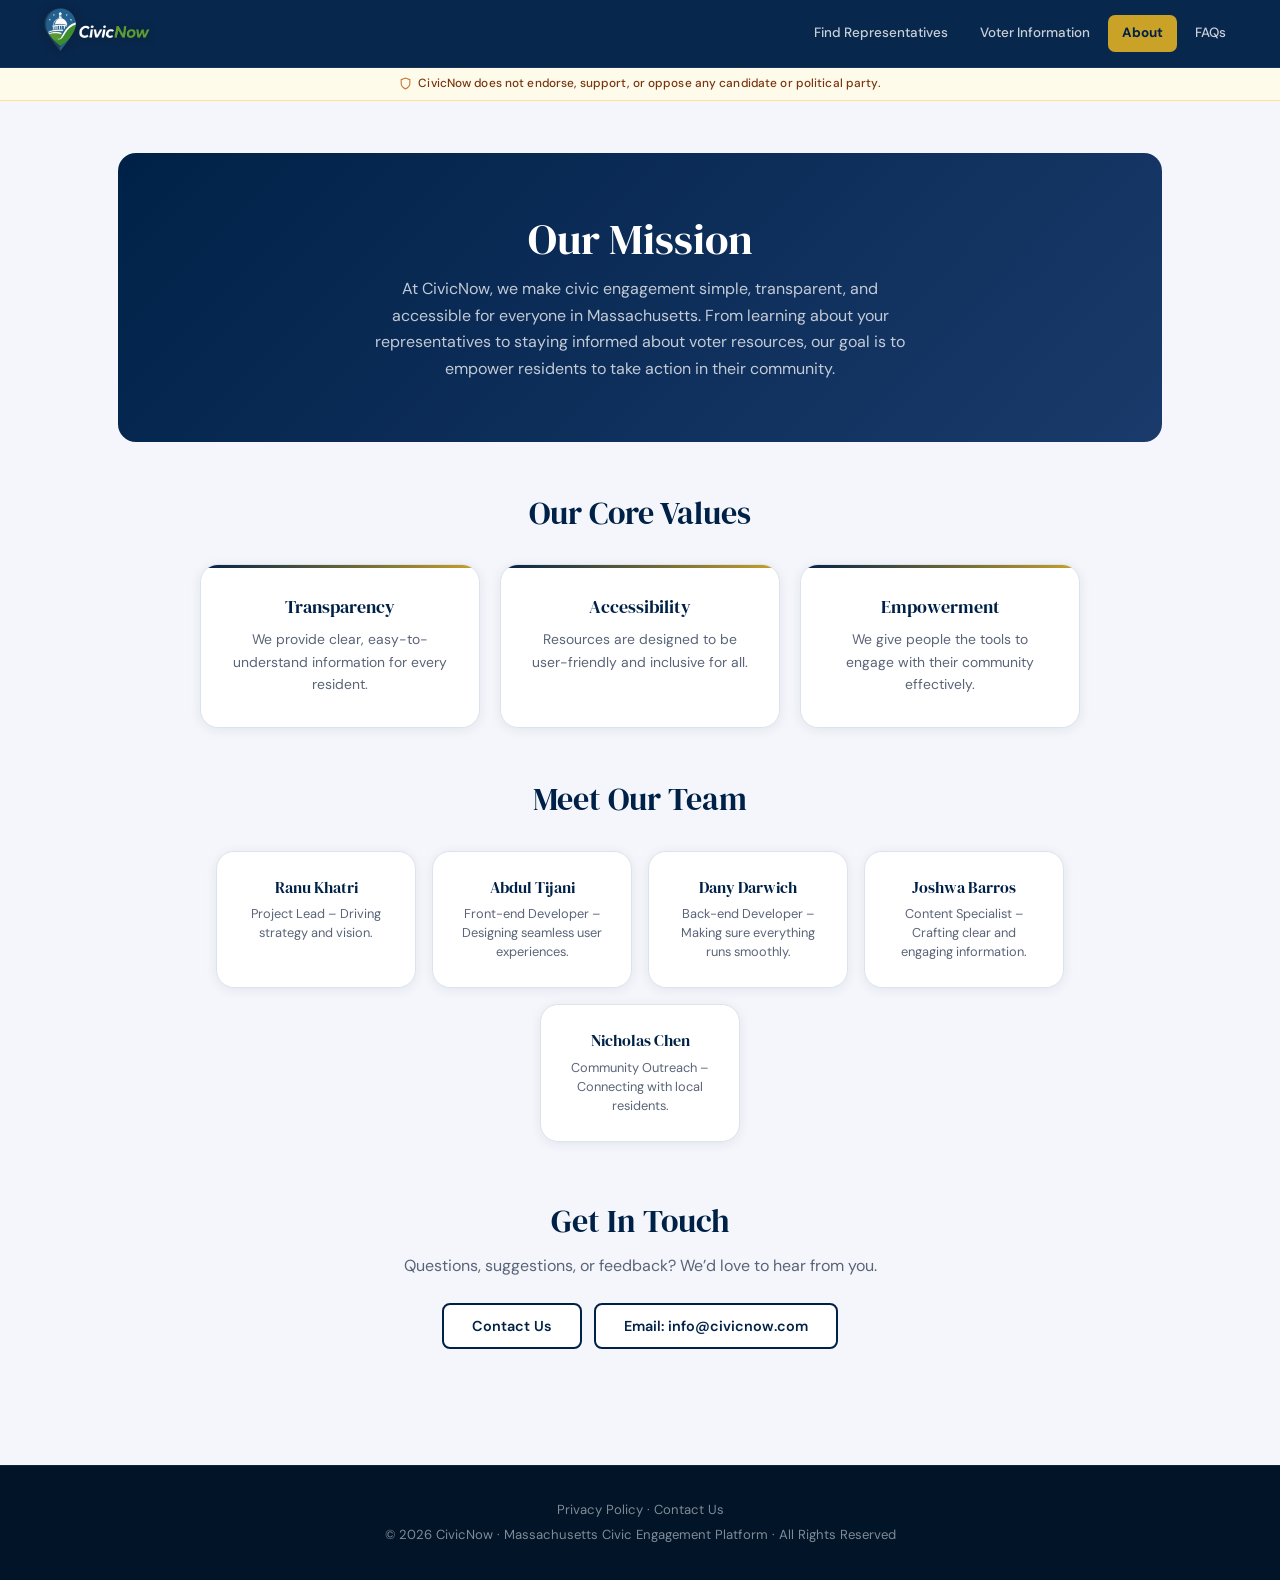
==== commit b13c3c7b: "Update contact link in footer to point to Contact.html" ====
--- a/About.html
+++ b/About.html
@@ -30,7 +30,7 @@
 
 <div class="header-container">
 
-<a href="index.html"><div class="logo"><img src="wavcon.png" alt="CivicNow" class="logo-img" /></div>
+<a href="index.html"><div class="logo"><img src="CivicNow_logo.png" alt="CivicNow" class="logo-img" /></div>
 </a>
 
 <!--Navigation-->
@@ -135,7 +135,7 @@
 <!-- FOOTER -->
 
 <footer>
-  <p><a href="PrivacyPolicy.html">Privacy Policy</a> · <a href="mailto:info@civicnow.com">Contact Us</a></p>
+  <p><a href="PrivacyPolicy.html">Privacy Policy</a> · <a href="Contact.html">Contact Us</a></p>
   <p>© 2026 CivicNow · Massachusetts Civic Engagement Platform · All Rights Reserved</p>
 </footer>
 
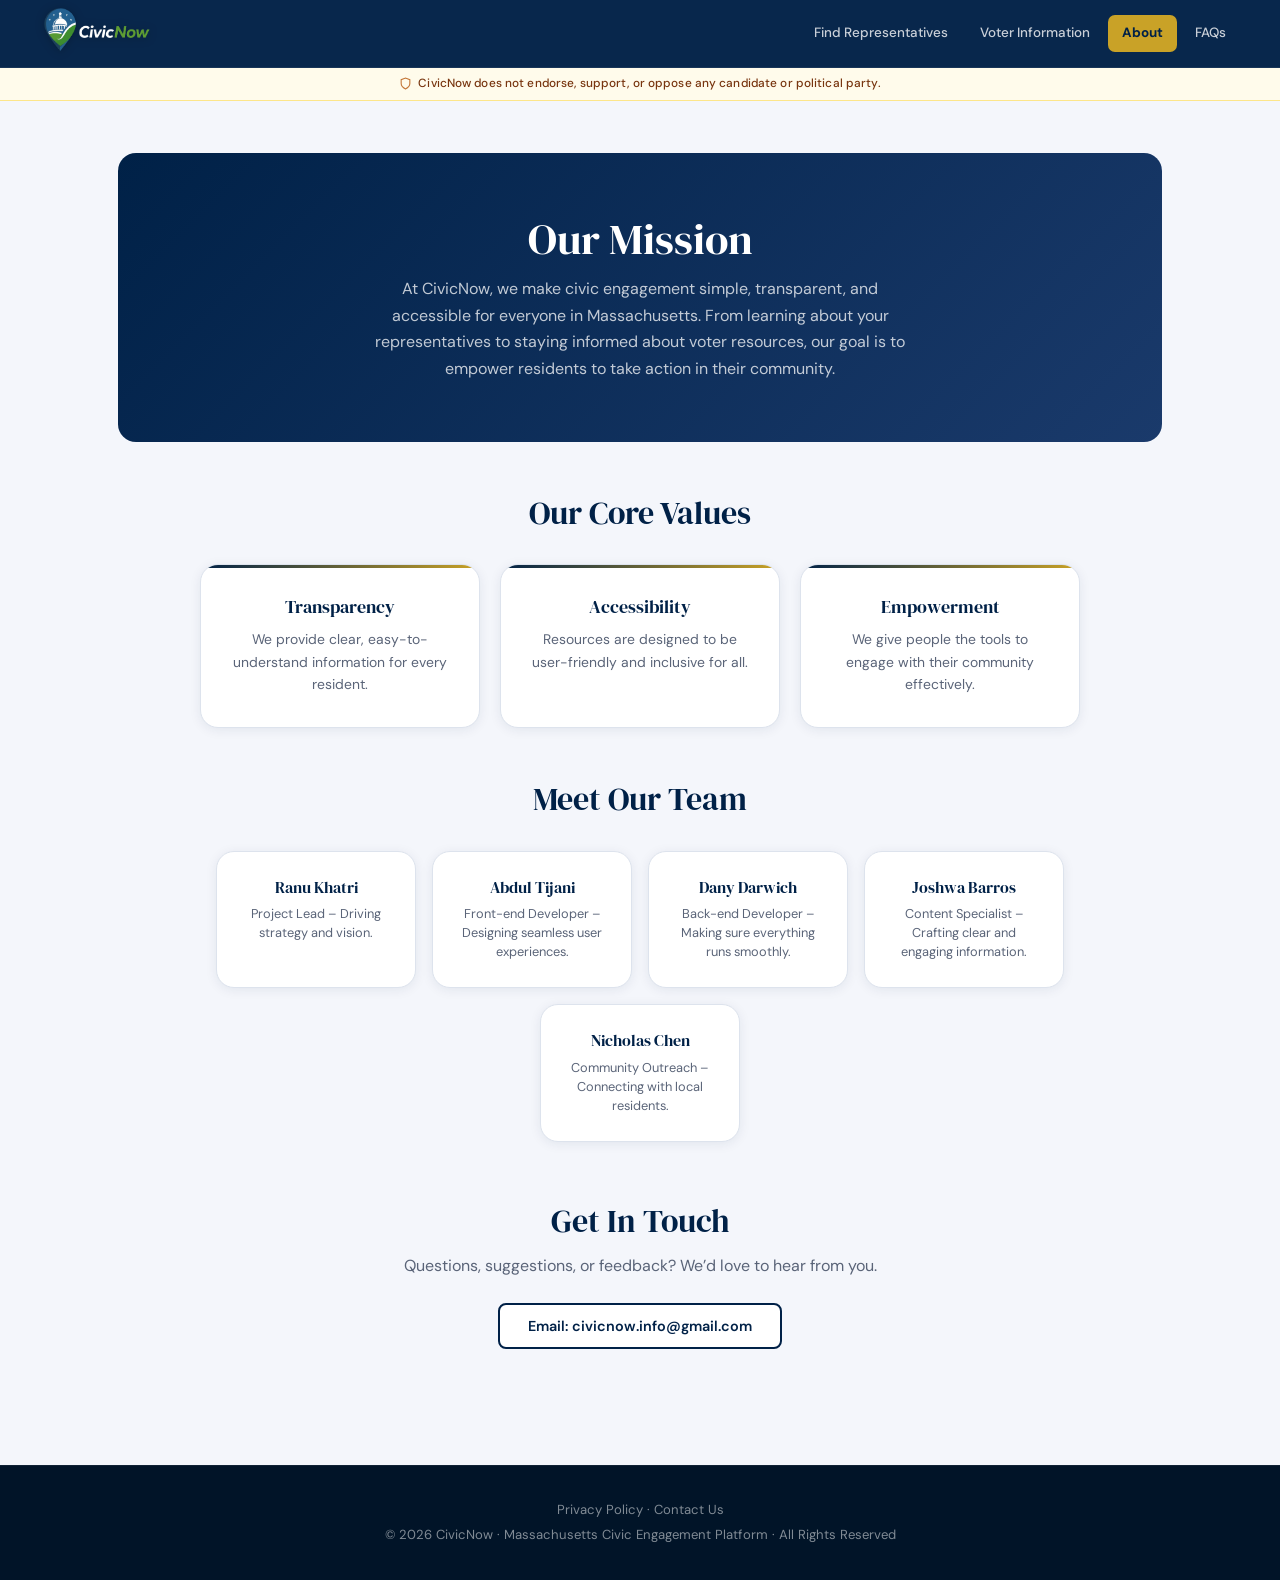
==== commit 60cc5bfb: "Update About.html" ====
--- a/About.html
+++ b/About.html
@@ -128,7 +128,7 @@
   <section class="contact-section">
     <h2>Get In Touch</h2>
     <p>Questions, suggestions, or feedback? We’d love to hear from you.</p>
-    <div class="contact-buttons"> <button class="contact-btn">Contact Us</button> <button class="contact-btn" onclick="window.location.href='mailto:info@civicnow.com'">Email: info@civicnow.com</button> </div> </section>
+    <div class="contact-buttons"> <button class="contact-btn" onclick="window.location.href='mailto:civicnow.info@gmail.com'">Email: civicnow.info@gmail.com</button> </div> </section>
 
 </main>
 
--- a/style.css
+++ b/style.css
@@ -283,6 +283,20 @@
   outline: none;
   background: transparent;
   min-width: 0;
+  transition: box-shadow .2s;
+}
+
+.home-input-error {
+  animation: home-shake .35s ease;
+  box-shadow: 0 0 0 3px rgba(229,62,62,.5) inset !important;
+}
+
+@keyframes home-shake {
+  0%,100% { transform: translateX(0); }
+  20%      { transform: translateX(-6px); }
+  40%      { transform: translateX(6px); }
+  60%      { transform: translateX(-4px); }
+  80%      { transform: translateX(4px); }
 }
 
 .home-search-inner button {
@@ -915,7 +929,7 @@
   color: var(--navy);
   padding-bottom: 9px;
   border-bottom: 2px solid var(--gold);
-  display: inline-block;
+  display: block;
 }
 
 .faq-item {
@@ -1049,6 +1063,19 @@
   --fr-shadow-lg: 0 8px 28px rgba(0,33,71,.16);
 }
 
+/* ── Homepage search error message ── */
+.home-search-error {
+  display: none;
+  font-family: 'DM Sans', sans-serif;
+  font-size: 0.82rem;
+  font-weight: 600;
+  color: #ffaaaa;
+  margin: 6px 0 0;
+  animation: home-shake .35s ease;
+}
+
+.home-search-error.visible { display: block; }
+
 
 /* ══════════════════════════════════════════
    PRIVACY POLICY PAGE STYLES
